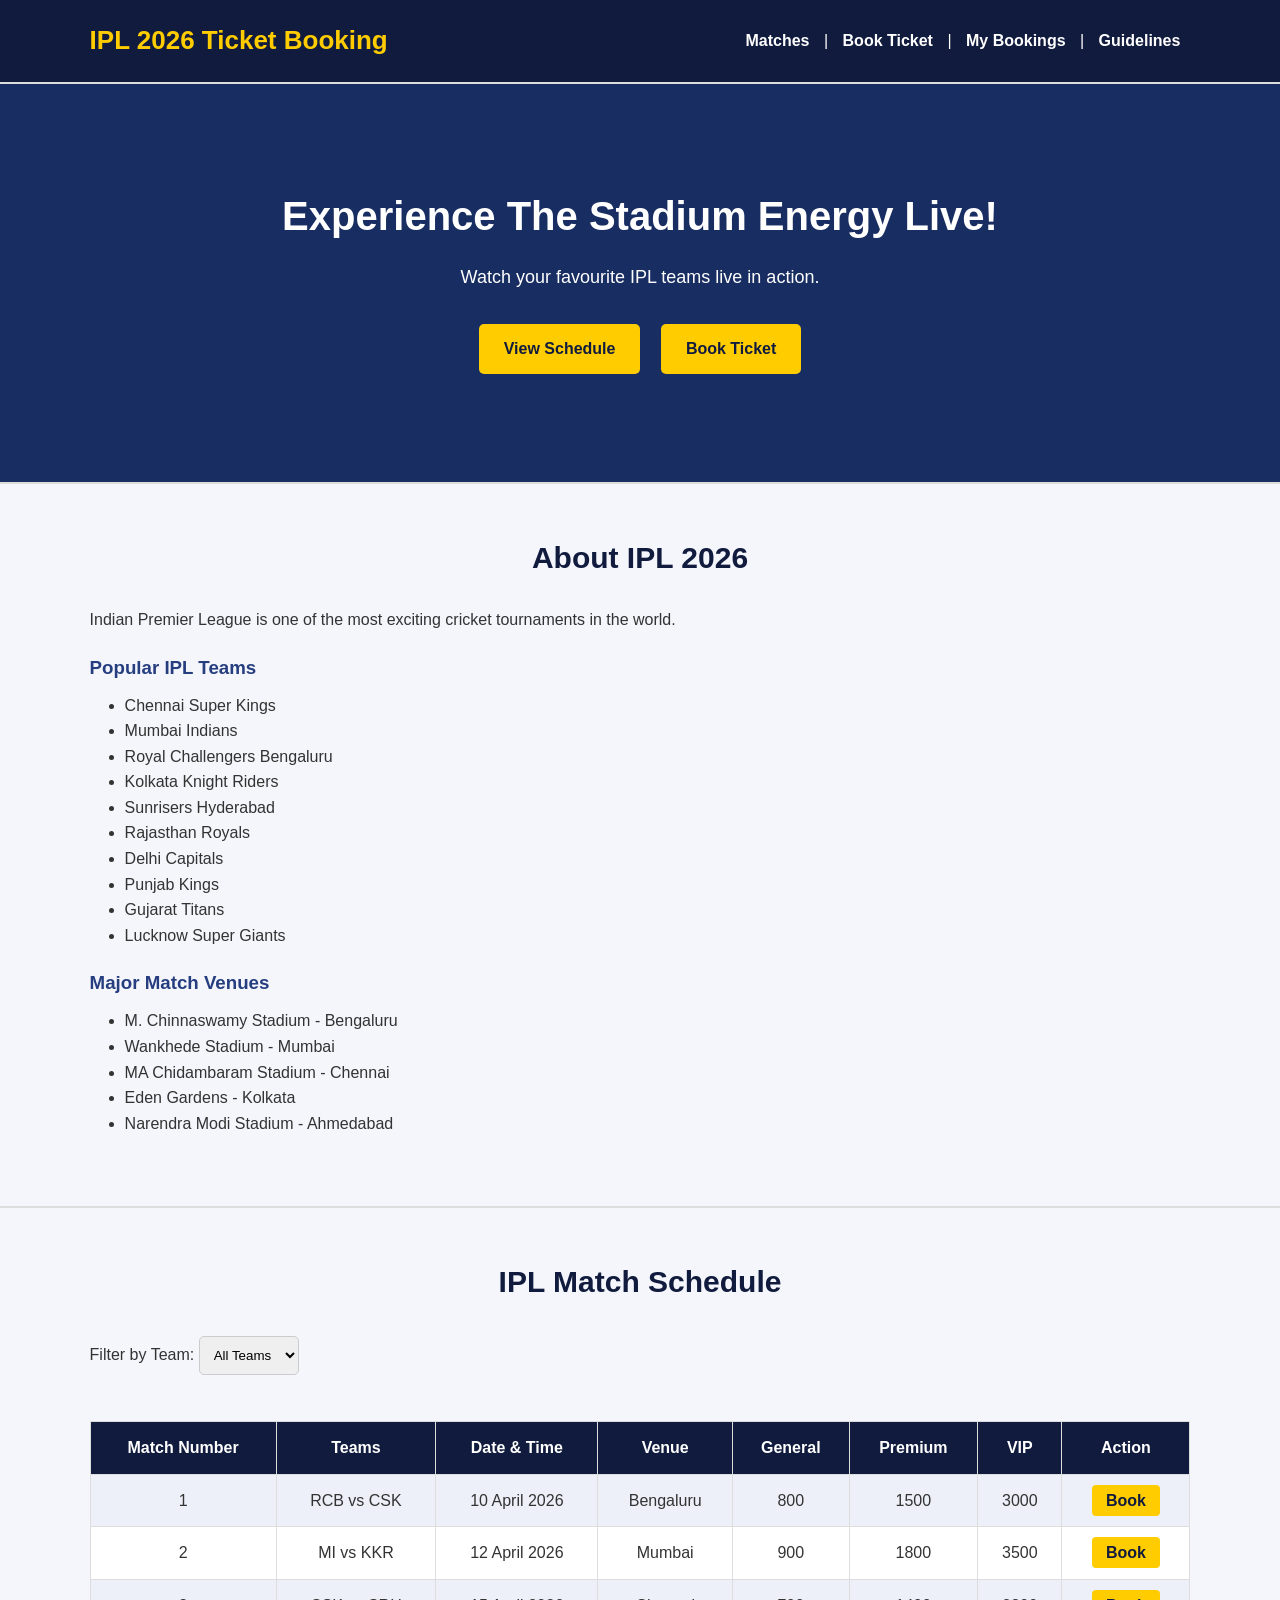
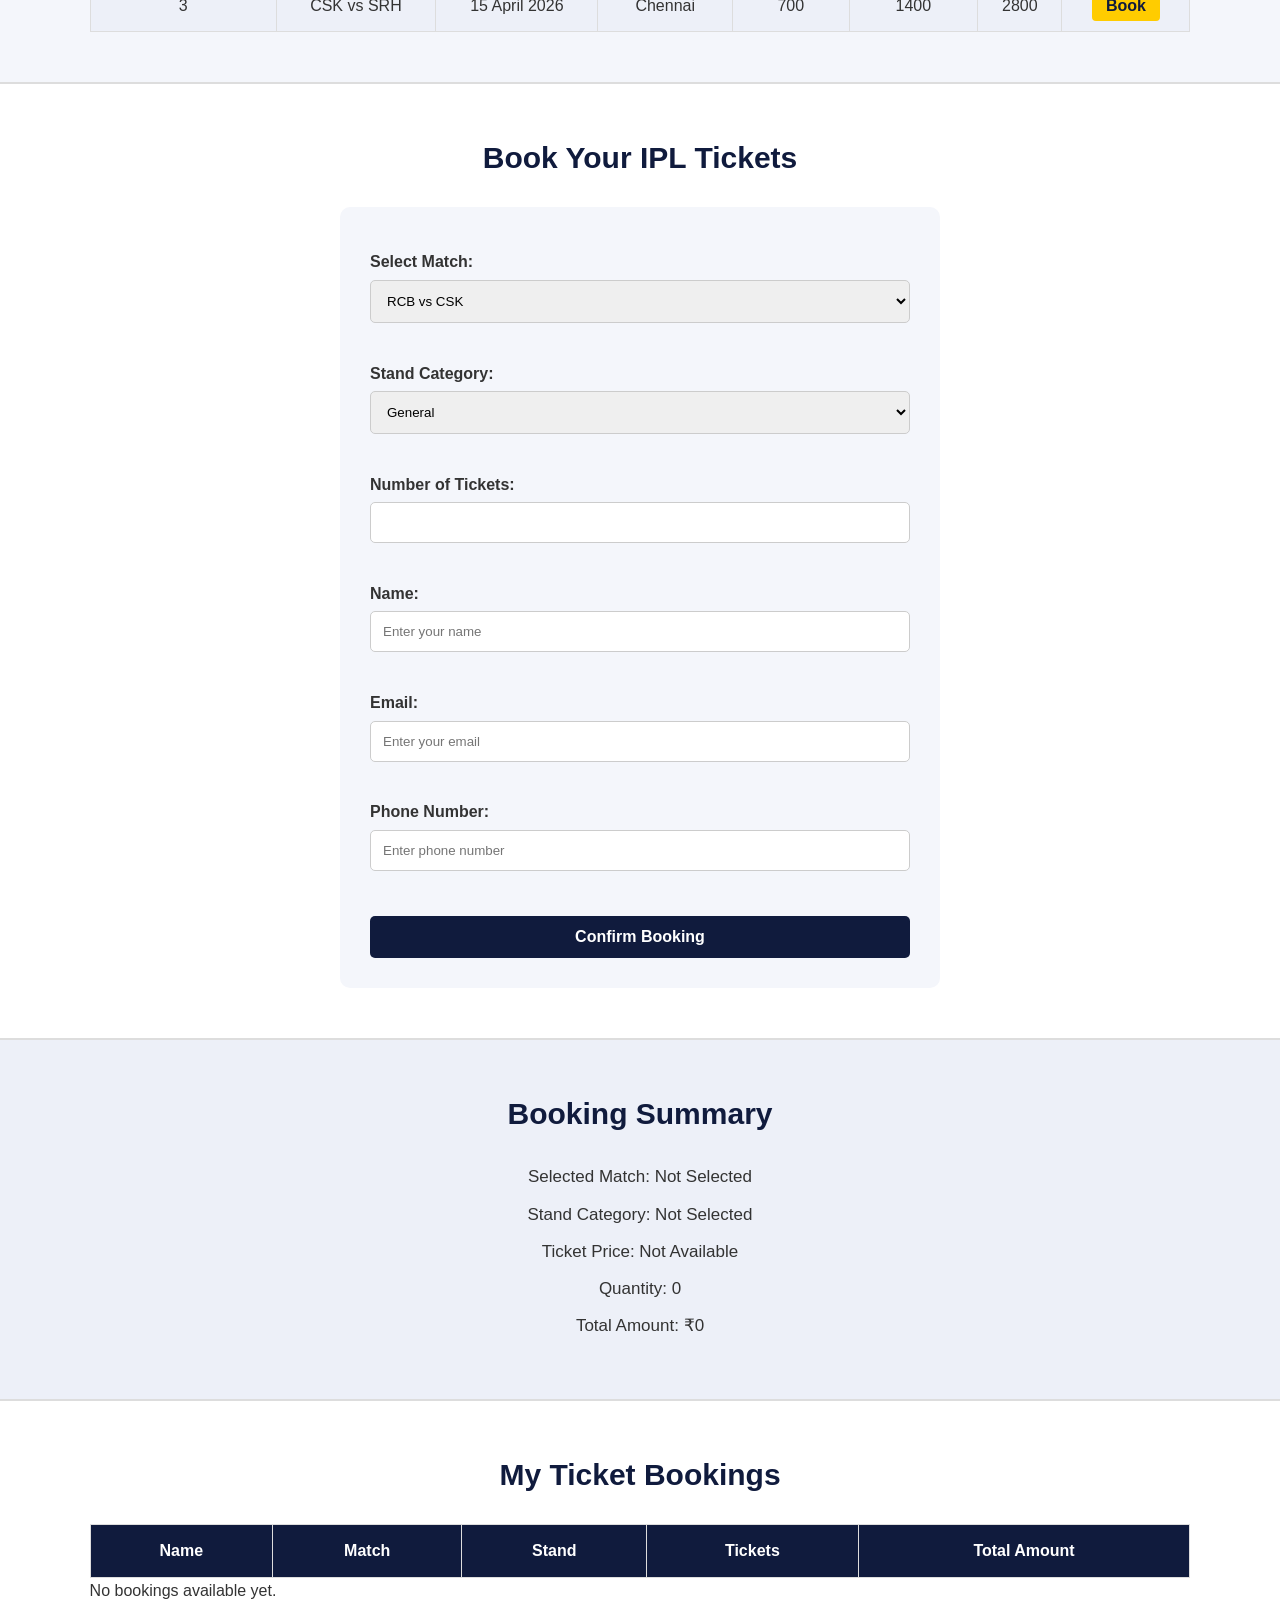
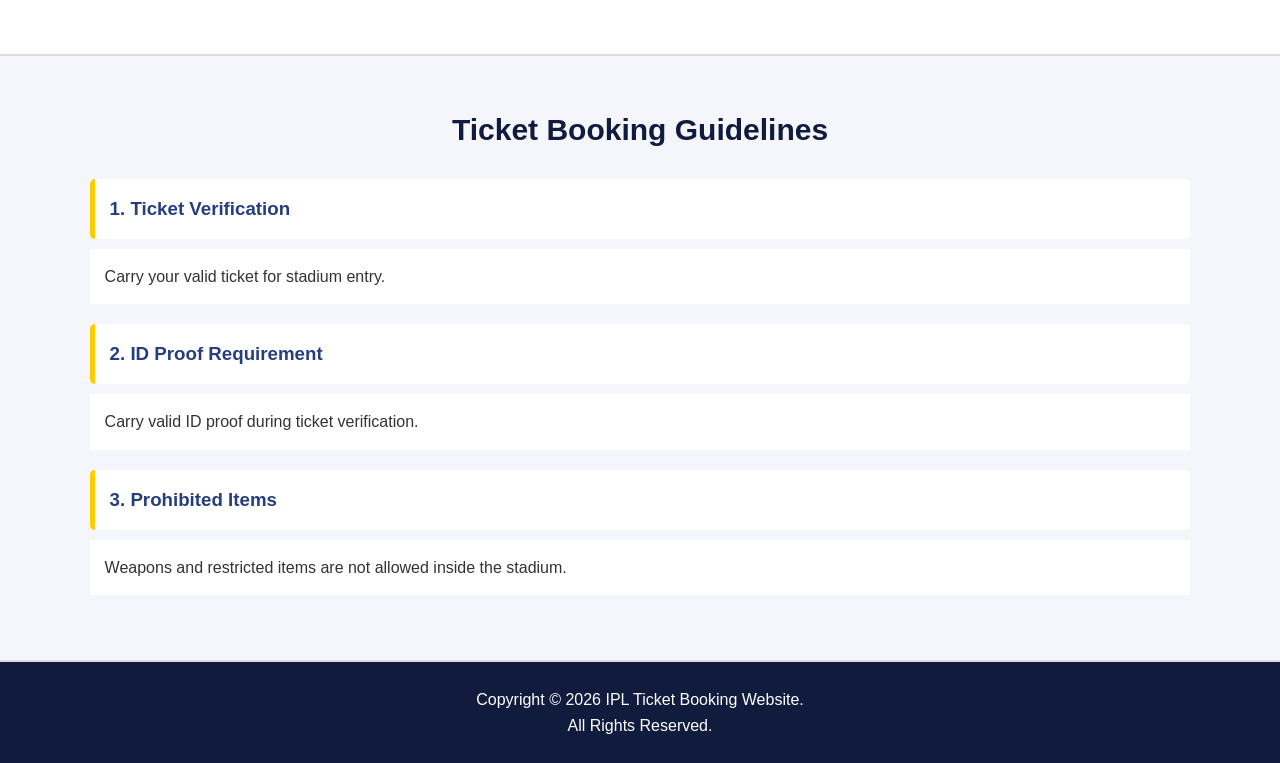
==== index.html @ ae2dac9b "ipl ticks" ====
<!DOCTYPE html>
<html>
<head>
    <title>IPL 2026 Ticket Booking</title>
    <link rel="stylesheet" href="style.css">
</head>

<body>

    <!-- Navigation Bar -->
    <header>
        <h1>IPL 2026 Ticket Booking</h1>

        <nav>
            <a href="#matches">Matches</a> |
            <a href="#booking">Book Ticket</a> |
            <a href="#mybookings">My Bookings</a> |
            <a href="#guidelines">Guidelines</a>
        </nav>
    </header>

    <hr>

    <!-- Hero Section -->
    <section>
        <h1>Experience The Stadium Energy Live!</h1>

        <p>Watch your favourite IPL teams live in action.</p>

        <a href="#matches">View Schedule</a>
        <a href="#booking">Book Ticket</a>
    </section>

    <hr>

    <!-- About IPL -->
    <section>
        <h2>About IPL 2026</h2>

        <p>
            Indian Premier League is one of the most exciting
            cricket tournaments in the world.
        </p>

        <h3>Popular IPL Teams</h3>

        <ul>
            <li>Chennai Super Kings</li>
            <li>Mumbai Indians</li>
            <li>Royal Challengers Bengaluru</li>
            <li>Kolkata Knight Riders</li>
            <li>Sunrisers Hyderabad</li>
            <li>Rajasthan Royals</li>
            <li>Delhi Capitals</li>
            <li>Punjab Kings</li>
            <li>Gujarat Titans</li>
            <li>Lucknow Super Giants</li>
        </ul>

        <h3>Major Match Venues</h3>

        <ul>
            <li>M. Chinnaswamy Stadium - Bengaluru</li>
            <li>Wankhede Stadium - Mumbai</li>
            <li>MA Chidambaram Stadium - Chennai</li>
            <li>Eden Gardens - Kolkata</li>
            <li>Narendra Modi Stadium - Ahmedabad</li>
        </ul>
    </section>

    <hr>

    <!-- Match Schedule -->
    <section id="matches">
        <h2>IPL Match Schedule</h2>

        <label>Filter by Team:</label>

        <select>
            <option>All Teams</option>
            <option>RCB</option>
            <option>CSK</option>
            <option>MI</option>
            <option>KKR</option>
            <option>SRH</option>
        </select>

        <br><br>

        <table border="1" cellpadding="10">

            <tr>
                <th>Match Number</th>
                <th>Teams</th>
                <th>Date & Time</th>
                <th>Venue</th>
                <th>General</th>
                <th>Premium</th>
                <th>VIP</th>
                <th>Action</th>
            </tr>

            <tr>
                <td>1</td>
                <td>RCB vs CSK</td>
                <td>10 April 2026</td>
                <td>Bengaluru</td>
                <td>800</td>
                <td>1500</td>
                <td>3000</td>
                <td><a href="#booking">Book</a></td>
            </tr>

            <tr>
                <td>2</td>
                <td>MI vs KKR</td>
                <td>12 April 2026</td>
                <td>Mumbai</td>
                <td>900</td>
                <td>1800</td>
                <td>3500</td>
                <td><a href="#booking">Book</a></td>
            </tr>

            <tr>
                <td>3</td>
                <td>CSK vs SRH</td>
                <td>15 April 2026</td>
                <td>Chennai</td>
                <td>700</td>
                <td>1400</td>
                <td>2800</td>
                <td><a href="#booking">Book</a></td>
            </tr>

        </table>
    </section>

    <hr>

    <!-- Ticket Booking Form -->
    <section id="booking">
        <h2>Book Your IPL Tickets</h2>

        <form>

            <label>Select Match:</label>
            <select>
                <option>RCB vs CSK</option>
                <option>MI vs KKR</option>
                <option>CSK vs SRH</option>
            </select>

            <br><br>

            <label>Stand Category:</label>
            <select>
                <option>General</option>
                <option>Premium</option>
                <option>VIP</option>
            </select>

            <br><br>

            <label>Number of Tickets:</label>
            <input type="number" min="1">

            <br><br>

            <label>Name:</label>
            <input type="text" placeholder="Enter your name">

            <br><br>

            <label>Email:</label>
            <input type="email" placeholder="Enter your email">

            <br><br>

            <label>Phone Number:</label>
            <input type="tel" placeholder="Enter phone number">

            <br><br>

            <input type="submit" value="Confirm Booking">

        </form>
    </section>

    <hr>

    <!-- Booking Summary -->
    <section>
        <h2>Booking Summary</h2>

        <p>Selected Match: Not Selected</p>
        <p>Stand Category: Not Selected</p>
        <p>Ticket Price: Not Available</p>
        <p>Quantity: 0</p>
        <p>Total Amount: ₹0</p>
    </section>

    <hr>

    <!-- My Bookings -->
    <section id="mybookings">
        <h2>My Ticket Bookings</h2>

        <table border="1" cellpadding="10">

            <tr>
                <th>Name</th>
                <th>Match</th>
                <th>Stand</th>
                <th>Tickets</th>
                <th>Total Amount</th>
            </tr>

        </table>

        <p>No bookings available yet.</p>
    </section>

    <hr>

    <!-- Guidelines -->
    <section id="guidelines">
        <h2>Ticket Booking Guidelines</h2>

        <h3>1. Ticket Verification</h3>
        <p>Carry your valid ticket for stadium entry.</p>

        <h3>2. ID Proof Requirement</h3>
        <p>Carry valid ID proof during ticket verification.</p>

        <h3>3. Prohibited Items</h3>
        <p>Weapons and restricted items are not allowed inside the stadium.</p>
    </section>

    <hr>

    <!-- Footer -->
    <footer>
        <p>Copyright © 2026 IPL Ticket Booking Website.</p>
        <p>All Rights Reserved.</p>
    </footer>

</body>
</html>
---- style.css ----
/* General Styling */
* {
    margin: 0;
    padding: 0;
    box-sizing: border-box;
    font-family: Arial, sans-serif;
    scroll-behavior: smooth;
}

body {
    background-color: #f4f6fb;
    color: #333;
    line-height: 1.6;
}

/* Header */
header {
    background-color: #101b3d;
    color: white;
    padding: 20px 7%;
    display: flex;
    justify-content: space-between;
    align-items: center;
    flex-wrap: wrap;
}

header h1 {
    color: #ffcc00;
    font-size: 26px;
}

nav a {
    color: white;
    text-decoration: none;
    margin: 10px;
    font-weight: bold;
}

nav a:hover {
    color: #ffcc00;
}

/* Horizontal Line */
hr {
    border: 1px solid #ddd;
}

/* Sections */
section {
    padding: 50px 7%;
}

section h2 {
    text-align: center;
    color: #101b3d;
    font-size: 30px;
    margin-bottom: 25px;
}

section h3 {
    color: #263e80;
    margin-top: 20px;
    margin-bottom: 10px;
}

/* Hero Section */
section:first-of-type {
    background-color: #182d61;
    color: white;
    text-align: center;
    padding: 100px 20px;
}

section:first-of-type h1 {
    font-size: 40px;
    margin-bottom: 15px;
}

section:first-of-type p {
    font-size: 18px;
    margin-bottom: 25px;
}

section:first-of-type a {
    display: inline-block;
    background-color: #ffcc00;
    color: #101b3d;
    padding: 12px 25px;
    margin: 8px;
    text-decoration: none;
    border-radius: 5px;
    font-weight: bold;
}

/* About Section */
#about {
    background-color: white;
}

ul {
    margin-left: 35px;
    margin-bottom: 20px;
}

/* Match Schedule */
#matches {
    background-color: #f4f6fb;
}

select,
input {
    padding: 10px;
    border: 1px solid #ccc;
    border-radius: 5px;
    margin-top: 5px;
}

table {
    width: 100%;
    border-collapse: collapse;
    background-color: white;
    margin-top: 20px;
}

th {
    background-color: #101b3d;
    color: white;
}

th, td {
    padding: 13px;
    border: 1px solid #ddd;
    text-align: center;
}

tr:nth-child(even) {
    background-color: #edf0f8;
}

td a {
    background-color: #ffcc00;
    color: #101b3d;
    text-decoration: none;
    padding: 7px 14px;
    border-radius: 4px;
    font-weight: bold;
}

/* Booking Form */
#booking {
    background-color: white;
}

form {
    max-width: 600px;
    margin: auto;
    background-color: #f4f6fb;
    padding: 30px;
    border-radius: 10px;
}

form label {
    display: block;
    font-weight: bold;
    margin-top: 12px;
}

form input,
form select {
    width: 100%;
    padding: 12px;
    margin-top: 5px;
}

input[type="submit"] {
    background-color: #101b3d;
    color: white;
    font-size: 16px;
    font-weight: bold;
    cursor: pointer;
    border: none;
    margin-top: 20px;
}

input[type="submit"]:hover {
    background-color: #263e80;
}

/* Booking Summary */
#booking + hr + section {
    background-color: #edf0f8;
    text-align: center;
}

#booking + hr + section p {
    margin: 10px;
    font-size: 17px;
}

/* My Bookings */
#mybookings {
    background-color: white;
}

/* Guidelines */
#guidelines {
    background-color: #f4f6fb;
}

#guidelines h3 {
    background-color: white;
    padding: 15px;
    border-left: 5px solid #ffcc00;
    border-radius: 5px;
}

#guidelines p {
    background-color: white;
    padding: 15px;
    margin-bottom: 15px;
}

/* Footer */
footer {
    background-color: #101b3d;
    color: white;
    text-align: center;
    padding: 25px;
}

/* Responsive Design */
@media screen and (max-width: 768px) {

    header {
        flex-direction: column;
        gap: 15px;
    }

    nav {
        text-align: center;
    }

    nav a {
        display: inline-block;
        margin: 5px;
    }

    section:first-of-type h1 {
        font-size: 28px;
    }

    section {
        padding: 30px 5%;
    }

    table {
        min-width: 750px;
    }

    #matches {
        overflow-x: auto;
    }

}
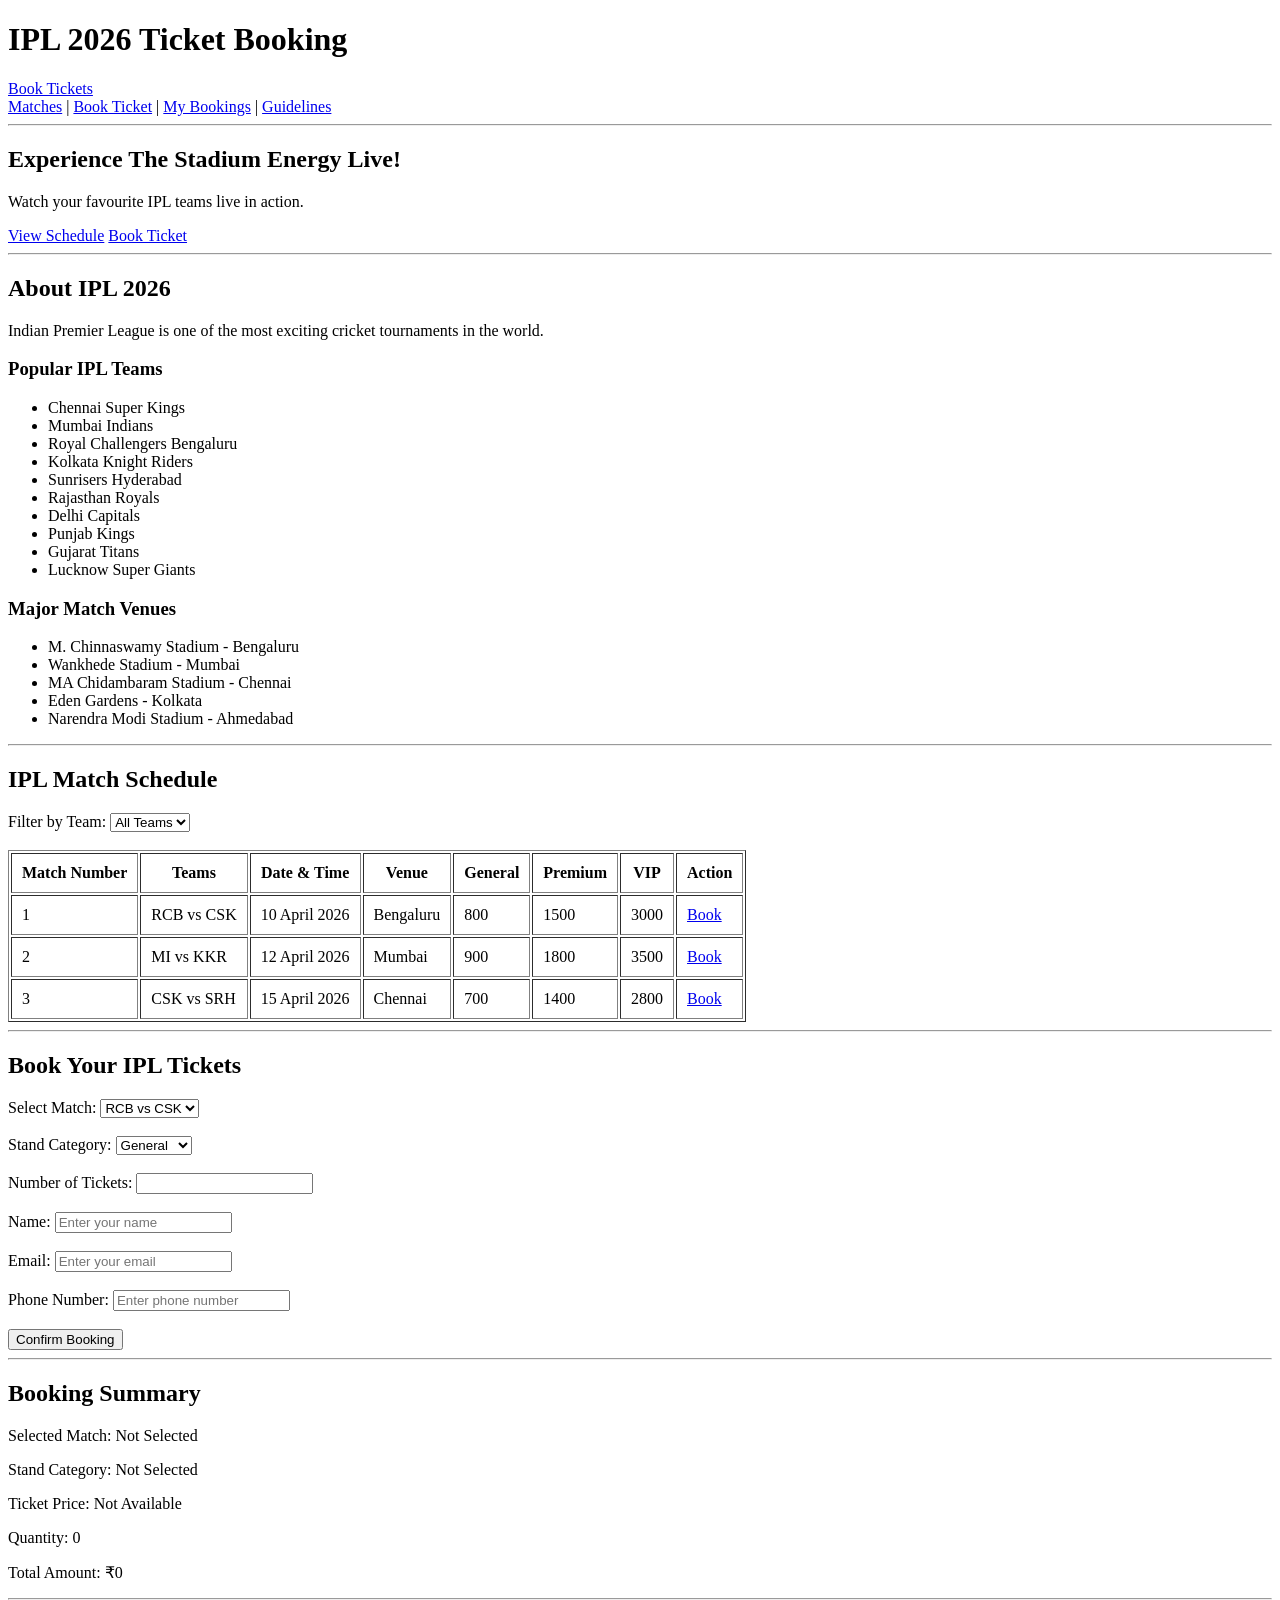
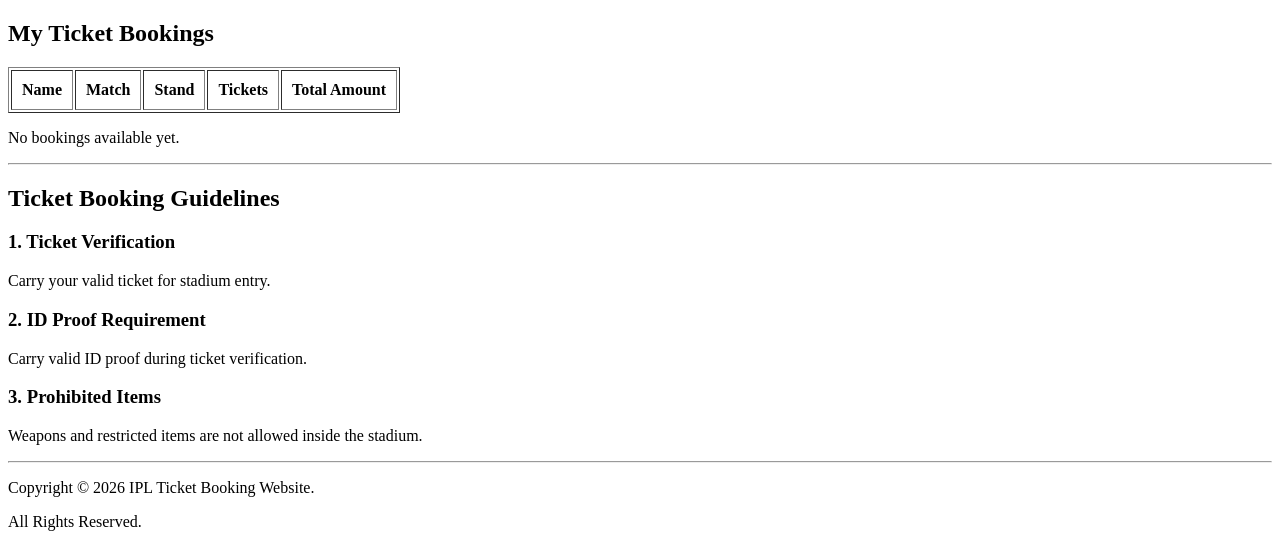
==== commit 4c7401b7: "Add IPL ticket booking form with HTML5 validation" ====
--- a/index.html
+++ b/index.html
@@ -3,7 +3,7 @@
 <html>
 <head>
     <title>IPL 2026 Ticket Booking</title>
-    <link rel="stylesheet" href="style.css">
+
 </head>
 
 <body>
@@ -11,6 +11,8 @@
     <!-- Navigation Bar -->
     <header>
         <h1>IPL 2026 Ticket Booking</h1>
+        <!-- Example link inside index.html -->
+<a href="booking.html">Book Tickets</a>
 
         <nav>
             <a href="#matches">Matches</a> |
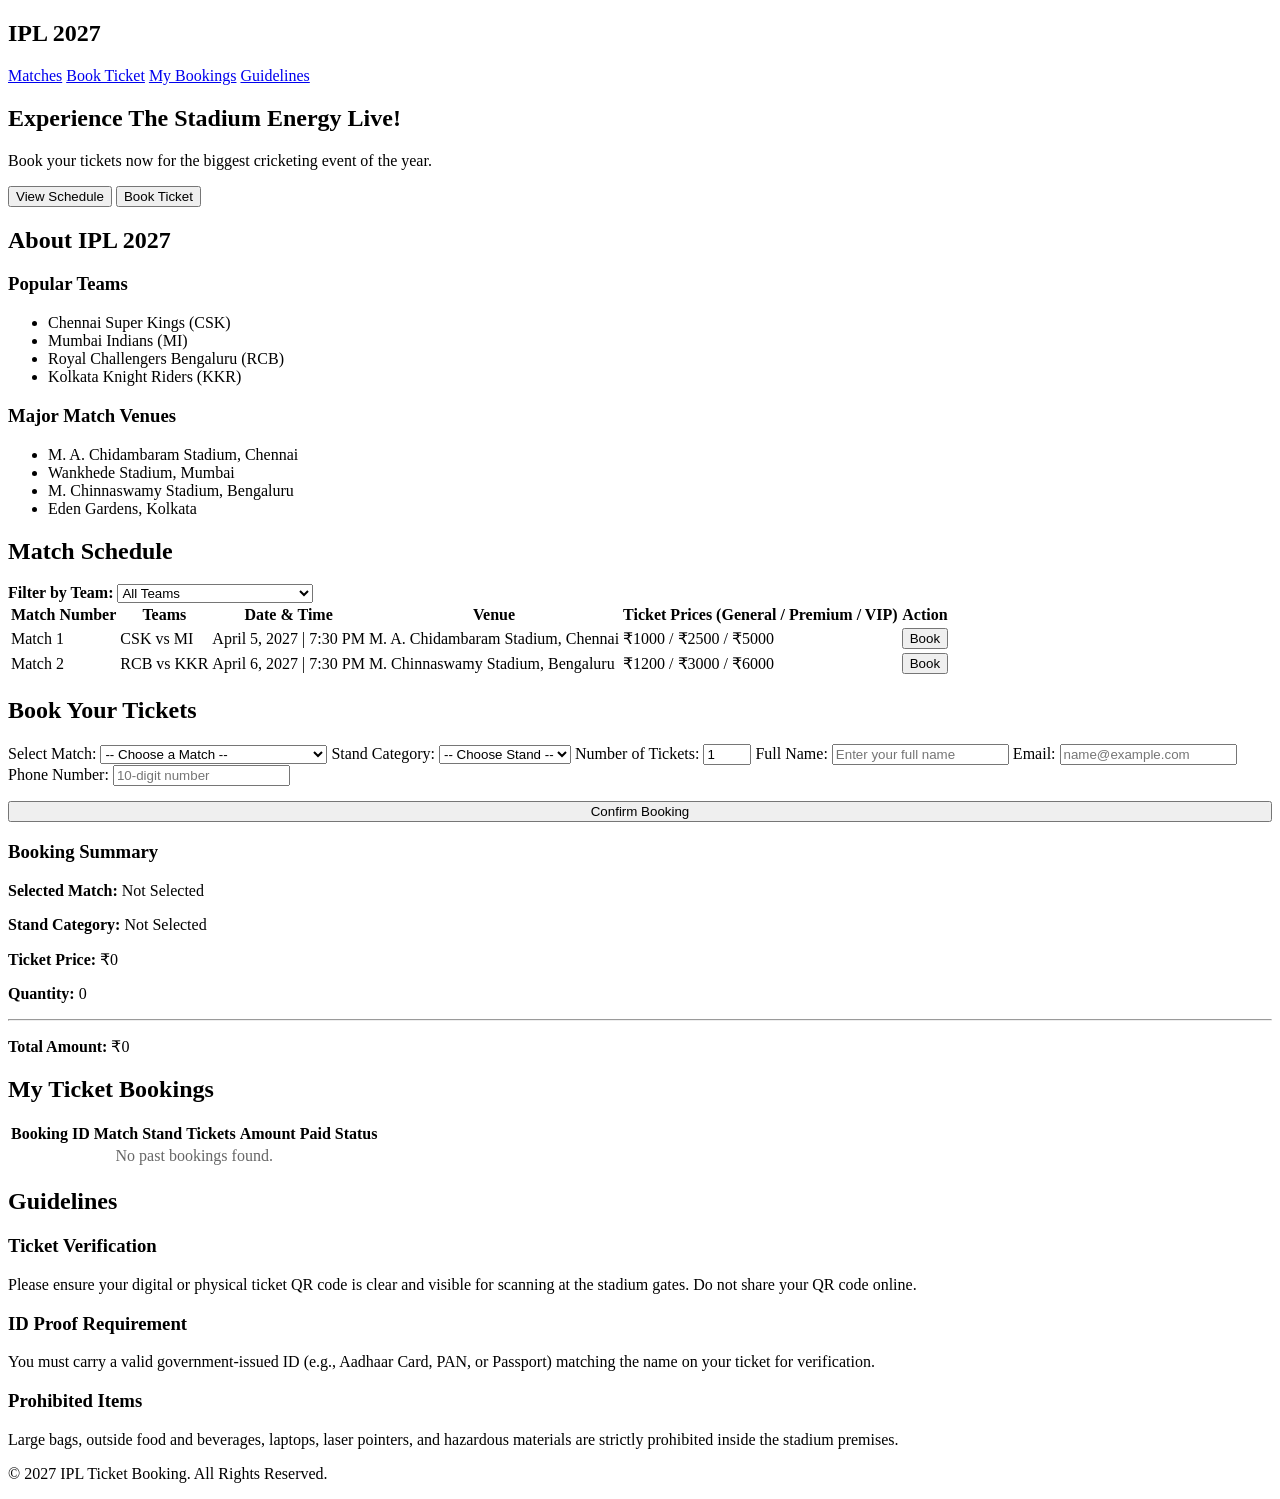
==== commit df05665c: "Update booking.html" ====
--- a/index.html
+++ b/index.html
@@ -1,252 +1,198 @@
-
 <!DOCTYPE html>
-<html>
+<html lang="en">
 <head>
-    <title>IPL 2026 Ticket Booking</title>
-
+    <meta charset="UTF-8">
+    <meta name="viewport" content="width=device-width, initial-scale=1.0">
+    <title>IPL 2027 Ticket Booking</title>
+    <link rel="stylesheet" href="styles.css">
 </head>
-
 <body>
 
     <!-- Navigation Bar -->
     <header>
-        <h1>IPL 2026 Ticket Booking</h1>
-        <!-- Example link inside index.html -->
-<a href="booking.html">Book Tickets</a>
-
+        <h2>IPL 2027</h2>
         <nav>
-            <a href="#matches">Matches</a> |
-            <a href="#booking">Book Ticket</a> |
-            <a href="#mybookings">My Bookings</a> |
+            <a href="#matches">Matches</a>
+            <a href="#book-ticket">Book Ticket</a>
+            <a href="#my-bookings">My Bookings</a>
             <a href="#guidelines">Guidelines</a>
         </nav>
     </header>
 
-    <hr>
-
-    <!-- Hero Section -->
-    <section>
-        <h1>Experience The Stadium Energy Live!</h1>
-
-        <p>Watch your favourite IPL teams live in action.</p>
-
-        <a href="#matches">View Schedule</a>
-        <a href="#booking">Book Ticket</a>
+    <!-- Banner (Hero) Section -->
+    <section id="banner">
+        <h2>Experience The Stadium Energy Live!</h2>
+        <p>Book your tickets now for the biggest cricketing event of the year.</p>
+        <button onclick="location.href='#matches'">View Schedule</button>
+        <button onclick="location.href='#book-ticket'">Book Ticket</button>
     </section>
 
-    <hr>
-
-    <!-- About IPL -->
-    <section>
-        <h2>About IPL 2026</h2>
-
-        <p>
-            Indian Premier League is one of the most exciting
-            cricket tournaments in the world.
-        </p>
-
-        <h3>Popular IPL Teams</h3>
-
+    <!-- About IPL 2027 -->
+    <section id="about">
+        <h2>About IPL 2027</h2>
+        
+        <h3>Popular Teams</h3>
         <ul>
-            <li>Chennai Super Kings</li>
-            <li>Mumbai Indians</li>
-            <li>Royal Challengers Bengaluru</li>
-            <li>Kolkata Knight Riders</li>
-            <li>Sunrisers Hyderabad</li>
-            <li>Rajasthan Royals</li>
-            <li>Delhi Capitals</li>
-            <li>Punjab Kings</li>
-            <li>Gujarat Titans</li>
-            <li>Lucknow Super Giants</li>
+            <li>Chennai Super Kings (CSK)</li>
+            <li>Mumbai Indians (MI)</li>
+            <li>Royal Challengers Bengaluru (RCB)</li>
+            <li>Kolkata Knight Riders (KKR)</li>
         </ul>
 
         <h3>Major Match Venues</h3>
-
         <ul>
-            <li>M. Chinnaswamy Stadium - Bengaluru</li>
-            <li>Wankhede Stadium - Mumbai</li>
-            <li>MA Chidambaram Stadium - Chennai</li>
-            <li>Eden Gardens - Kolkata</li>
-            <li>Narendra Modi Stadium - Ahmedabad</li>
+            <li>M. A. Chidambaram Stadium, Chennai</li>
+            <li>Wankhede Stadium, Mumbai</li>
+            <li>M. Chinnaswamy Stadium, Bengaluru</li>
+            <li>Eden Gardens, Kolkata</li>
         </ul>
     </section>
 
-    <hr>
-
-    <!-- Match Schedule -->
+    <!-- Match Schedule Section -->
     <section id="matches">
-        <h2>IPL Match Schedule</h2>
-
-        <label>Filter by Team:</label>
-
-        <select>
-            <option>All Teams</option>
-            <option>RCB</option>
-            <option>CSK</option>
-            <option>MI</option>
-            <option>KKR</option>
-            <option>SRH</option>
+        <h2>Match Schedule</h2>
+        
+        <label for="team-filter"><strong>Filter by Team: </strong></label>
+        <select id="team-filter">
+            <option value="all">All Teams</option>
+            <option value="csk">Chennai Super Kings</option>
+            <option value="mi">Mumbai Indians</option>
+            <option value="rcb">Royal Challengers Bengaluru</option>
         </select>
 
-        <br><br>
-
-        <table border="1" cellpadding="10">
-
-            <tr>
-                <th>Match Number</th>
-                <th>Teams</th>
-                <th>Date & Time</th>
-                <th>Venue</th>
-                <th>General</th>
-                <th>Premium</th>
-                <th>VIP</th>
-                <th>Action</th>
-            </tr>
-
-            <tr>
-                <td>1</td>
-                <td>RCB vs CSK</td>
-                <td>10 April 2026</td>
-                <td>Bengaluru</td>
-                <td>800</td>
-                <td>1500</td>
-                <td>3000</td>
-                <td><a href="#booking">Book</a></td>
-            </tr>
-
-            <tr>
-                <td>2</td>
-                <td>MI vs KKR</td>
-                <td>12 April 2026</td>
-                <td>Mumbai</td>
-                <td>900</td>
-                <td>1800</td>
-                <td>3500</td>
-                <td><a href="#booking">Book</a></td>
-            </tr>
-
-            <tr>
-                <td>3</td>
-                <td>CSK vs SRH</td>
-                <td>15 April 2026</td>
-                <td>Chennai</td>
-                <td>700</td>
-                <td>1400</td>
-                <td>2800</td>
-                <td><a href="#booking">Book</a></td>
-            </tr>
-
+        <table>
+            <thead>
+                <tr>
+                    <th>Match Number</th>
+                    <th>Teams</th>
+                    <th>Date & Time</th>
+                    <th>Venue</th>
+                    <th>Ticket Prices (General / Premium / VIP)</th>
+                    <th>Action</th>
+                </tr>
+            </thead>
+            <tbody>
+                <tr>
+                    <td>Match 1</td>
+                    <td>CSK vs MI</td>
+                    <td>April 5, 2027 | 7:30 PM</td>
+                    <td>M. A. Chidambaram Stadium, Chennai</td>
+                    <td>₹1000 / ₹2500 / ₹5000</td>
+                    <td><button onclick="location.href='#book-ticket'">Book</button></td>
+                </tr>
+                <tr>
+                    <td>Match 2</td>
+                    <td>RCB vs KKR</td>
+                    <td>April 6, 2027 | 7:30 PM</td>
+                    <td>M. Chinnaswamy Stadium, Bengaluru</td>
+                    <td>₹1200 / ₹3000 / ₹6000</td>
+                    <td><button onclick="location.href='#book-ticket'">Book</button></td>
+                </tr>
+            </tbody>
         </table>
     </section>
 
-    <hr>
+    <!-- Ticket Booking Section -->
+    <section id="book-ticket">
+        <h2>Book Your Tickets</h2>
+        <div class="booking-container">
+            
+            <!-- Booking Form -->
+            <div class="booking-form">
+                <form id="booking-form">
+                    <label for="match-select">Select Match:</label>
+                    <select id="match-select" name="match" required>
+                        <option value="" disabled selected>-- Choose a Match --</option>
+                        <option value="CSK vs MI">Match 1: CSK vs MI (Chennai)</option>
+                        <option value="RCB vs KKR">Match 2: RCB vs KKR (Bengaluru)</option>
+                    </select>
 
-    <!-- Ticket Booking Form -->
-    <section id="booking">
-        <h2>Book Your IPL Tickets</h2>
+                    <label for="stand-select">Stand Category:</label>
+                    <select id="stand-select" name="stand" required>
+                        <option value="" disabled selected>-- Choose Stand --</option>
+                        <option value="General">General</option>
+                        <option value="Premium">Premium</option>
+                        <option value="VIP">VIP</option>
+                    </select>
 
-        <form>
+                    <label for="ticket-qty">Number of Tickets:</label>
+                    <input type="number" id="ticket-qty" name="tickets" min="1" max="10" value="1" required>
 
-            <label>Select Match:</label>
-            <select>
-                <option>RCB vs CSK</option>
-                <option>MI vs KKR</option>
-                <option>CSK vs SRH</option>
-            </select>
+                    <label for="full-name">Full Name:</label>
+                    <input type="text" id="full-name" name="name" required placeholder="Enter your full name">
 
-            <br><br>
+                    <label for="email-address">Email:</label>
+                    <input type="email" id="email-address" name="email" required placeholder="name@example.com">
 
-            <label>Stand Category:</label>
-            <select>
-                <option>General</option>
-                <option>Premium</option>
-                <option>VIP</option>
-            </select>
+                    <label for="phone-number">Phone Number:</label>
+                    <input type="tel" id="phone-number" name="phone" pattern="[0-9]{10}" placeholder="10-digit number" required>
 
-            <br><br>
+                    <button type="submit" style="margin-top: 15px; width: 100%;">Confirm Booking</button>
+                </form>
+            </div>
 
-            <label>Number of Tickets:</label>
-            <input type="number" min="1">
+            <!-- Booking Summary Card -->
+            <div class="booking-summary">
+                <h3>Booking Summary</h3>
+                <p><strong>Selected Match:</strong> <span id="sum-match">Not Selected</span></p>
+                <p><strong>Stand Category:</strong> <span id="sum-stand">Not Selected</span></p>
+                <p><strong>Ticket Price:</strong> ₹<span id="sum-price">0</span></p>
+                <p><strong>Quantity:</strong> <span id="sum-qty">0</span></p>
+                <hr>
+                <p><strong>Total Amount:</strong> ₹<span id="sum-total">0</span></p>
+            </div>
 
-            <br><br>
-
-            <label>Name:</label>
-            <input type="text" placeholder="Enter your name">
-
-            <br><br>
-
-            <label>Email:</label>
-            <input type="email" placeholder="Enter your email">
-
-            <br><br>
-
-            <label>Phone Number:</label>
-            <input type="tel" placeholder="Enter phone number">
-
-            <br><br>
-
-            <input type="submit" value="Confirm Booking">
-
-        </form>
+        </div>
     </section>
 
-    <hr>
-
-    <!-- Booking Summary -->
-    <section>
-        <h2>Booking Summary</h2>
-
-        <p>Selected Match: Not Selected</p>
-        <p>Stand Category: Not Selected</p>
-        <p>Ticket Price: Not Available</p>
-        <p>Quantity: 0</p>
-        <p>Total Amount: ₹0</p>
+    <!-- My Ticket Bookings Section -->
+    <section id="my-bookings">
+        <h2>My Ticket Bookings</h2>
+        <table>
+            <thead>
+                <tr>
+                    <th>Booking ID</th>
+                    <th>Match</th>
+                    <th>Stand</th>
+                    <th>Tickets</th>
+                    <th>Amount Paid</th>
+                    <th>Status</th>
+                </tr>
+            </thead>
+            <tbody>
+                <tr>
+                    <td colspan="6" style="text-align: center; color: #666;">No past bookings found.</td>
+                </tr>
+            </tbody>
+        </table>
     </section>
 
-    <hr>
-
-    <!-- My Bookings -->
-    <section id="mybookings">
-        <h2>My Ticket Bookings</h2>
-
-        <table border="1" cellpadding="10">
-
-            <tr>
-                <th>Name</th>
-                <th>Match</th>
-                <th>Stand</th>
-                <th>Tickets</th>
-                <th>Total Amount</th>
-            </tr>
-
-        </table>
-
-        <p>No bookings available yet.</p>
+    <!-- Guidelines Section -->
+    <section id="guidelines">
+        <h2>Guidelines</h2>
+        <div class="cards">
+            <div class="card">
+                <h3>Ticket Verification</h3>
+                <p>Please ensure your digital or physical ticket QR code is clear and visible for scanning at the stadium gates. Do not share your QR code online.</p>
+            </div>
+            <div class="card">
+                <h3>ID Proof Requirement</h3>
+                <p>You must carry a valid government-issued ID (e.g., Aadhaar Card, PAN, or Passport) matching the name on your ticket for verification.</p>
+            </div>
+            <div class="card">
+                <h3>Prohibited Items</h3>
+                <p>Large bags, outside food and beverages, laptops, laser pointers, and hazardous materials are strictly prohibited inside the stadium premises.</p>
+            </div>
+        </div>
     </section>
-
-    <hr>
-
-    <!-- Guidelines -->
-    <section id="guidelines">
-        <h2>Ticket Booking Guidelines</h2>
-
-        <h3>1. Ticket Verification</h3>
-        <p>Carry your valid ticket for stadium entry.</p>
-
-        <h3>2. ID Proof Requirement</h3>
-        <p>Carry valid ID proof during ticket verification.</p>
-
-        <h3>3. Prohibited Items</h3>
-        <p>Weapons and restricted items are not allowed inside the stadium.</p>
-    </section>
-
-    <hr>
 
     <!-- Footer -->
     <footer>
-        <p>Copyright © 2026 IPL Ticket Booking Website.</p>
-        <p>All Rights Reserved.</p>
+        <p>&copy; 2027 IPL Ticket Booking. All Rights Reserved.</p>
     </footer>
 
+    <!-- JavaScript File -->
+    <script src="app.js"></script>
+
 </body>
-</html>
+</html>
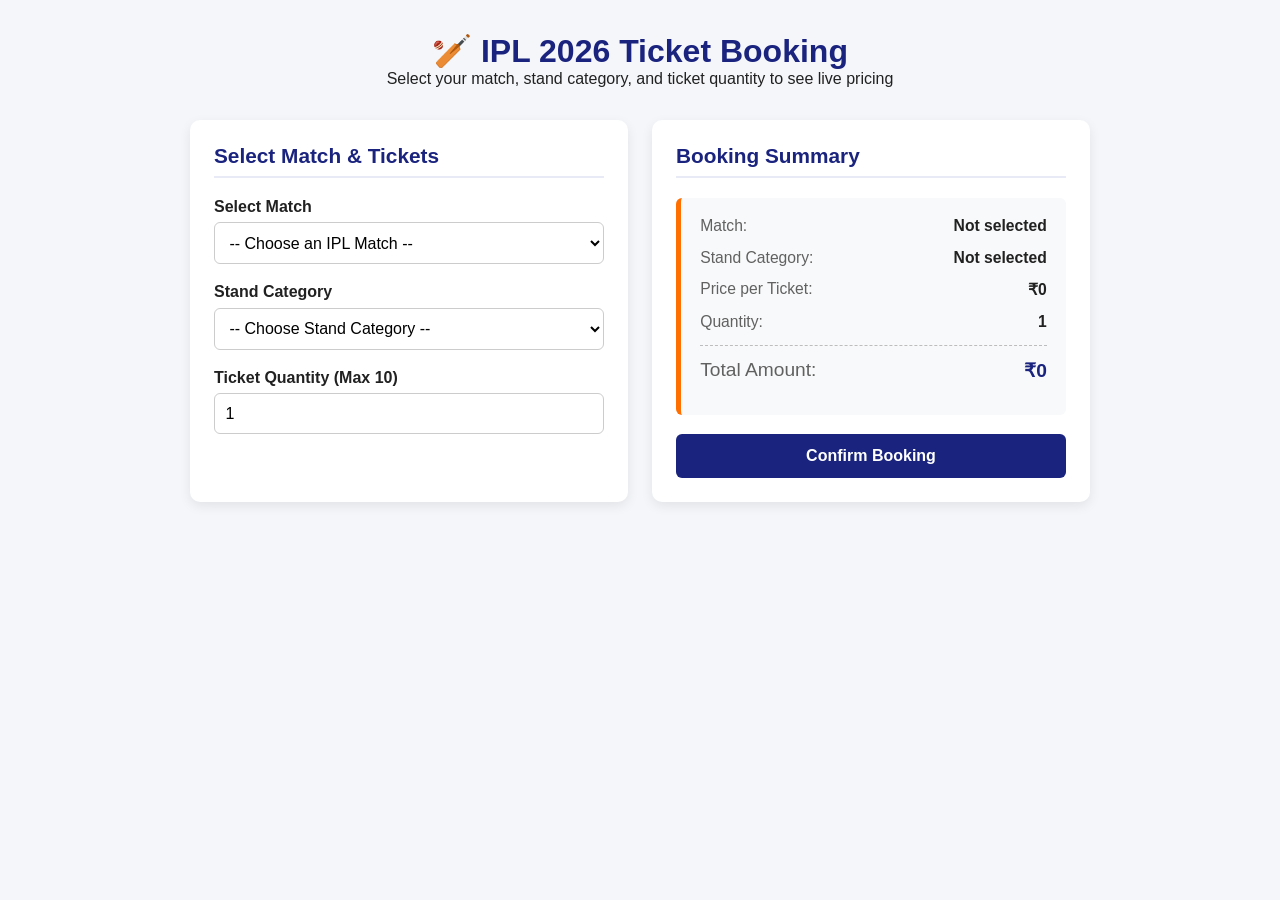
==== commit 06cd6841: "Activity 7: Add live booking summary updates and toast notifications" ====
--- a/index.html
+++ b/index.html
@@ -1,198 +1,243 @@
 <!DOCTYPE html>
 <html lang="en">
 <head>
-    <meta charset="UTF-8">
-    <meta name="viewport" content="width=device-width, initial-scale=1.0">
-    <title>IPL 2027 Ticket Booking</title>
-    <link rel="stylesheet" href="styles.css">
+  <meta charset="UTF-8" />
+  <meta name="viewport" content="width=device-width, initial-scale=1.0" />
+  <title>IPL 2026 Ticket Booking</title>
+  <style>
+    :root {
+      --primary: #1a237e;
+      --accent: #ff6f00;
+      --bg: #f4f6f9;
+      --card-bg: #ffffff;
+      --text: #212121;
+      --muted: #616161;
+    }
+
+    * {
+      box-sizing: border-box;
+      margin: 0;
+      padding: 0;
+      font-family: 'Segoe UI', Tahoma, Geneva, Verdana, sans-serif;
+    }
+
+    body {
+      background-color: var(--bg);
+      color: var(--text);
+      padding: 2rem 1rem;
+    }
+
+    header {
+      text-align: center;
+      margin-bottom: 2rem;
+    }
+
+    header h1 {
+      color: var(--primary);
+      font-size: 2rem;
+    }
+
+    main {
+      max-width: 900px;
+      margin: 0 auto;
+      display: grid;
+      grid-template-columns: 1fr 1fr;
+      gap: 1.5rem;
+    }
+
+    @media (max-width: 700px) {
+      main {
+        grid-template-columns: 1fr;
+      }
+    }
+
+    section {
+      background: var(--card-bg);
+      padding: 1.5rem;
+      border-radius: 10px;
+      box-shadow: 0 4px 12px rgba(0, 0, 0, 0.08);
+    }
+
+    h2 {
+      color: var(--primary);
+      margin-bottom: 1.25rem;
+      font-size: 1.3rem;
+      border-bottom: 2px solid #e8eaf6;
+      padding-bottom: 0.5rem;
+    }
+
+    .form-group {
+      margin-bottom: 1.2rem;
+    }
+
+    label {
+      display: block;
+      font-weight: 600;
+      margin-bottom: 0.4rem;
+    }
+
+    select, input[type="number"] {
+      width: 100%;
+      padding: 0.65rem;
+      border: 1px solid #ccc;
+      border-radius: 6px;
+      font-size: 1rem;
+      background-color: #fff;
+    }
+
+    select:focus, input[type="number"]:focus {
+      outline: none;
+      border-color: var(--primary);
+    }
+
+    /* Booking Summary Card Styling */
+    .summary-card {
+      background-color: #f8f9fa;
+      border-left: 5px solid var(--accent);
+      padding: 1.2rem;
+      border-radius: 6px;
+    }
+
+    .summary-row {
+      display: flex;
+      justify-content: space-between;
+      margin-bottom: 0.85rem;
+      font-size: 0.98rem;
+    }
+
+    .summary-row span:first-child {
+      color: var(--muted);
+      font-weight: 500;
+    }
+
+    .summary-row span:last-child {
+      font-weight: 600;
+      text-align: right;
+    }
+
+    .summary-total {
+      border-top: 1px dashed #bdbdbd;
+      padding-top: 0.85rem;
+      margin-top: 0.5rem;
+      font-size: 1.2rem;
+      color: var(--primary);
+    }
+
+    button.btn-book {
+      width: 100%;
+      margin-top: 1.2rem;
+      padding: 0.8rem;
+      background-color: var(--primary);
+      color: #fff;
+      border: none;
+      border-radius: 6px;
+      font-size: 1rem;
+      font-weight: 600;
+      cursor: pointer;
+      transition: background 0.2s;
+    }
+
+    button.btn-book:hover {
+      background-color: #283593;
+    }
+
+    /* Toast Notification Styling */
+    #toast {
+      position: fixed;
+      bottom: 24px;
+      right: 24px;
+      background-color: #2e7d32;
+      color: #fff;
+      padding: 0.85rem 1.4rem;
+      border-radius: 6px;
+      font-weight: 500;
+      box-shadow: 0 4px 12px rgba(0, 0, 0, 0.2);
+      opacity: 0;
+      transform: translateY(20px);
+      pointer-events: none;
+      transition: opacity 0.3s ease, transform 0.3s ease;
+    }
+
+    #toast.show {
+      opacity: 1;
+      transform: translateY(0);
+    }
+  </style>
 </head>
 <body>
 
-    <!-- Navigation Bar -->
-    <header>
-        <h2>IPL 2027</h2>
-        <nav>
-            <a href="#matches">Matches</a>
-            <a href="#book-ticket">Book Ticket</a>
-            <a href="#my-bookings">My Bookings</a>
-            <a href="#guidelines">Guidelines</a>
-        </nav>
-    </header>
-
-    <!-- Banner (Hero) Section -->
-    <section id="banner">
-        <h2>Experience The Stadium Energy Live!</h2>
-        <p>Book your tickets now for the biggest cricketing event of the year.</p>
-        <button onclick="location.href='#matches'">View Schedule</button>
-        <button onclick="location.href='#book-ticket'">Book Ticket</button>
+  <header>
+    <h1>🏏 IPL 2026 Ticket Booking</h1>
+    <p>Select your match, stand category, and ticket quantity to see live pricing</p>
+  </header>
+
+  <main>
+    <!-- Booking Form Section -->
+    <section aria-labelledby="form-heading">
+      <h2 id="form-heading">Select Match & Tickets</h2>
+      <form id="bookingForm">
+        <div class="form-group">
+          <label for="matchSelect">Select Match</label>
+          <select id="matchSelect" name="match" required>
+            <option value="" disabled selected>-- Choose an IPL Match --</option>
+            <option value="RCB vs CSK - M. Chinnaswamy Stadium (May 12)">RCB vs CSK - Bengaluru (May 12)</option>
+            <option value="MI vs KKR - Wankhede Stadium (May 15)">MI vs KKR - Mumbai (May 15)</option>
+            <option value="SRH vs RR - Rajiv Gandhi Stadium (May 18)">SRH vs RR - Hyderabad (May 18)</option>
+            <option value="GT vs LSG - Narendra Modi Stadium (May 21)">GT vs LSG - Ahmedabad (May 21)</option>
+          </select>
+        </div>
+
+        <div class="form-group">
+          <label for="standSelect">Stand Category</label>
+          <select id="standSelect" name="stand" required>
+            <option value="" data-price="0" disabled selected>-- Choose Stand Category --</option>
+            <option value="General Stand" data-price="1200">General Stand - ₹1,200 / ticket</option>
+            <option value="East Pavilion" data-price="2500">East Pavilion - ₹2,500 / ticket</option>
+            <option value="Corporate Box" data-price="5500">Corporate Box - ₹5,500 / ticket</option>
+            <option value="VIP Hospitality" data-price="10000">VIP Hospitality - ₹10,000 / ticket</option>
+          </select>
+        </div>
+
+        <div class="form-group">
+          <label for="ticketQty">Ticket Quantity (Max 10)</label>
+          <input type="number" id="ticketQty" name="quantity" min="1" max="10" value="1" required />
+        </div>
+      </form>
     </section>
 
-    <!-- About IPL 2027 -->
-    <section id="about">
-        <h2>About IPL 2027</h2>
-        
-        <h3>Popular Teams</h3>
-        <ul>
-            <li>Chennai Super Kings (CSK)</li>
-            <li>Mumbai Indians (MI)</li>
-            <li>Royal Challengers Bengaluru (RCB)</li>
-            <li>Kolkata Knight Riders (KKR)</li>
-        </ul>
-
-        <h3>Major Match Venues</h3>
-        <ul>
-            <li>M. A. Chidambaram Stadium, Chennai</li>
-            <li>Wankhede Stadium, Mumbai</li>
-            <li>M. Chinnaswamy Stadium, Bengaluru</li>
-            <li>Eden Gardens, Kolkata</li>
-        </ul>
+    <!-- Booking Summary Card Section -->
+    <section aria-labelledby="summary-heading">
+      <h2 id="summary-heading">Booking Summary</h2>
+      <div class="summary-card" id="bookingSummaryCard">
+        <div class="summary-row">
+          <span>Match:</span>
+          <span id="summaryMatch">Not selected</span>
+        </div>
+        <div class="summary-row">
+          <span>Stand Category:</span>
+          <span id="summaryStand">Not selected</span>
+        </div>
+        <div class="summary-row">
+          <span>Price per Ticket:</span>
+          <span id="summaryUnitPrice">₹0</span>
+        </div>
+        <div class="summary-row">
+          <span>Quantity:</span>
+          <span id="summaryQty">1</span>
+        </div>
+        <div class="summary-row summary-total">
+          <span>Total Amount:</span>
+          <span id="summaryTotal">₹0</span>
+        </div>
+      </div>
+
+      <button type="submit" form="bookingForm" class="btn-book">Confirm Booking</button>
     </section>
-
-    <!-- Match Schedule Section -->
-    <section id="matches">
-        <h2>Match Schedule</h2>
-        
-        <label for="team-filter"><strong>Filter by Team: </strong></label>
-        <select id="team-filter">
-            <option value="all">All Teams</option>
-            <option value="csk">Chennai Super Kings</option>
-            <option value="mi">Mumbai Indians</option>
-            <option value="rcb">Royal Challengers Bengaluru</option>
-        </select>
-
-        <table>
-            <thead>
-                <tr>
-                    <th>Match Number</th>
-                    <th>Teams</th>
-                    <th>Date & Time</th>
-                    <th>Venue</th>
-                    <th>Ticket Prices (General / Premium / VIP)</th>
-                    <th>Action</th>
-                </tr>
-            </thead>
-            <tbody>
-                <tr>
-                    <td>Match 1</td>
-                    <td>CSK vs MI</td>
-                    <td>April 5, 2027 | 7:30 PM</td>
-                    <td>M. A. Chidambaram Stadium, Chennai</td>
-                    <td>₹1000 / ₹2500 / ₹5000</td>
-                    <td><button onclick="location.href='#book-ticket'">Book</button></td>
-                </tr>
-                <tr>
-                    <td>Match 2</td>
-                    <td>RCB vs KKR</td>
-                    <td>April 6, 2027 | 7:30 PM</td>
-                    <td>M. Chinnaswamy Stadium, Bengaluru</td>
-                    <td>₹1200 / ₹3000 / ₹6000</td>
-                    <td><button onclick="location.href='#book-ticket'">Book</button></td>
-                </tr>
-            </tbody>
-        </table>
-    </section>
-
-    <!-- Ticket Booking Section -->
-    <section id="book-ticket">
-        <h2>Book Your Tickets</h2>
-        <div class="booking-container">
-            
-            <!-- Booking Form -->
-            <div class="booking-form">
-                <form id="booking-form">
-                    <label for="match-select">Select Match:</label>
-                    <select id="match-select" name="match" required>
-                        <option value="" disabled selected>-- Choose a Match --</option>
-                        <option value="CSK vs MI">Match 1: CSK vs MI (Chennai)</option>
-                        <option value="RCB vs KKR">Match 2: RCB vs KKR (Bengaluru)</option>
-                    </select>
-
-                    <label for="stand-select">Stand Category:</label>
-                    <select id="stand-select" name="stand" required>
-                        <option value="" disabled selected>-- Choose Stand --</option>
-                        <option value="General">General</option>
-                        <option value="Premium">Premium</option>
-                        <option value="VIP">VIP</option>
-                    </select>
-
-                    <label for="ticket-qty">Number of Tickets:</label>
-                    <input type="number" id="ticket-qty" name="tickets" min="1" max="10" value="1" required>
-
-                    <label for="full-name">Full Name:</label>
-                    <input type="text" id="full-name" name="name" required placeholder="Enter your full name">
-
-                    <label for="email-address">Email:</label>
-                    <input type="email" id="email-address" name="email" required placeholder="name@example.com">
-
-                    <label for="phone-number">Phone Number:</label>
-                    <input type="tel" id="phone-number" name="phone" pattern="[0-9]{10}" placeholder="10-digit number" required>
-
-                    <button type="submit" style="margin-top: 15px; width: 100%;">Confirm Booking</button>
-                </form>
-            </div>
-
-            <!-- Booking Summary Card -->
-            <div class="booking-summary">
-                <h3>Booking Summary</h3>
-                <p><strong>Selected Match:</strong> <span id="sum-match">Not Selected</span></p>
-                <p><strong>Stand Category:</strong> <span id="sum-stand">Not Selected</span></p>
-                <p><strong>Ticket Price:</strong> ₹<span id="sum-price">0</span></p>
-                <p><strong>Quantity:</strong> <span id="sum-qty">0</span></p>
-                <hr>
-                <p><strong>Total Amount:</strong> ₹<span id="sum-total">0</span></p>
-            </div>
-
-        </div>
-    </section>
-
-    <!-- My Ticket Bookings Section -->
-    <section id="my-bookings">
-        <h2>My Ticket Bookings</h2>
-        <table>
-            <thead>
-                <tr>
-                    <th>Booking ID</th>
-                    <th>Match</th>
-                    <th>Stand</th>
-                    <th>Tickets</th>
-                    <th>Amount Paid</th>
-                    <th>Status</th>
-                </tr>
-            </thead>
-            <tbody>
-                <tr>
-                    <td colspan="6" style="text-align: center; color: #666;">No past bookings found.</td>
-                </tr>
-            </tbody>
-        </table>
-    </section>
-
-    <!-- Guidelines Section -->
-    <section id="guidelines">
-        <h2>Guidelines</h2>
-        <div class="cards">
-            <div class="card">
-                <h3>Ticket Verification</h3>
-                <p>Please ensure your digital or physical ticket QR code is clear and visible for scanning at the stadium gates. Do not share your QR code online.</p>
-            </div>
-            <div class="card">
-                <h3>ID Proof Requirement</h3>
-                <p>You must carry a valid government-issued ID (e.g., Aadhaar Card, PAN, or Passport) matching the name on your ticket for verification.</p>
-            </div>
-            <div class="card">
-                <h3>Prohibited Items</h3>
-                <p>Large bags, outside food and beverages, laptops, laser pointers, and hazardous materials are strictly prohibited inside the stadium premises.</p>
-            </div>
-        </div>
-    </section>
-
-    <!-- Footer -->
-    <footer>
-        <p>&copy; 2027 IPL Ticket Booking. All Rights Reserved.</p>
-    </footer>
-
-    <!-- JavaScript File -->
-    <script src="app.js"></script>
-
+  </main>
+
+  <!-- Toast Notification Element -->
+  <div id="toast" role="status" aria-live="polite"></div>
+
+  <script src="app.js"></script>
 </body>
 </html>
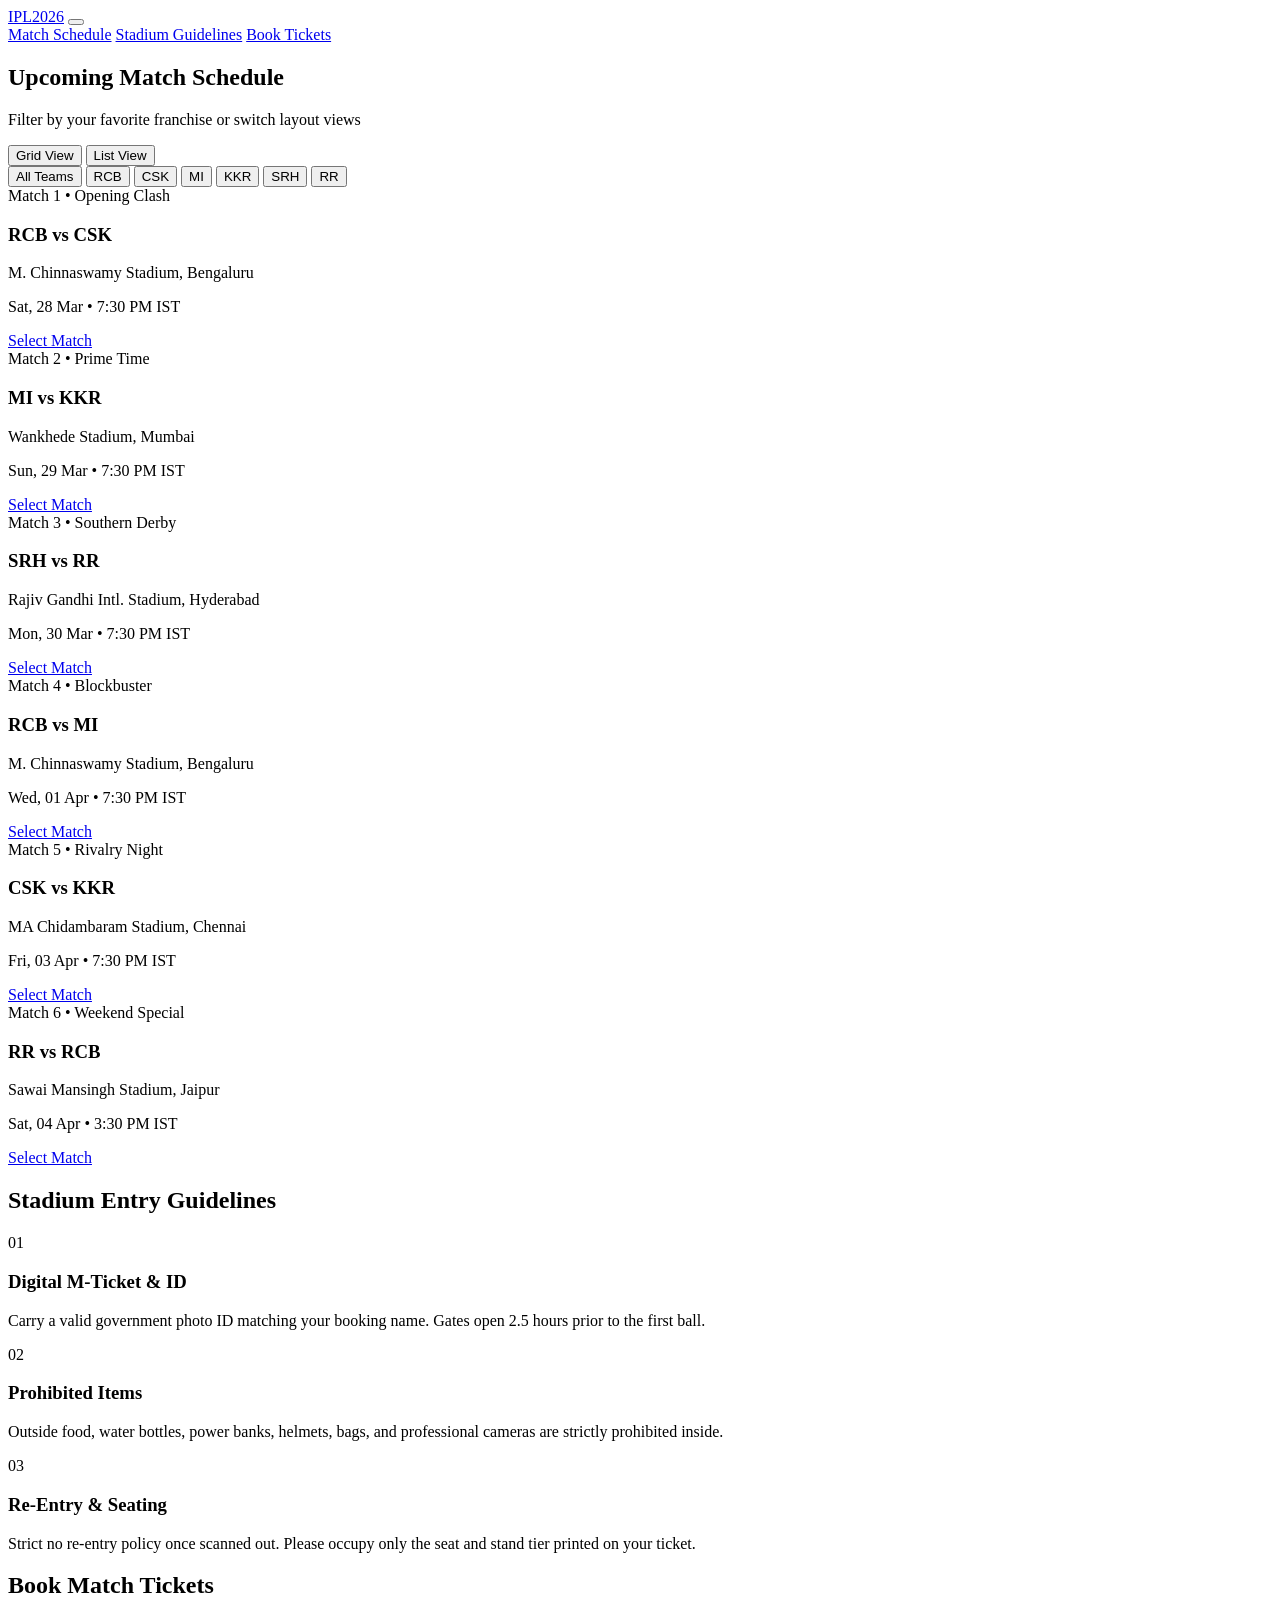
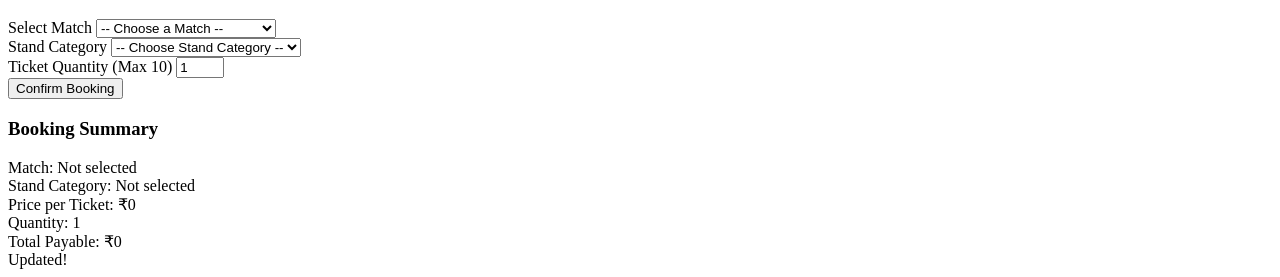
==== commit 787b39fc: "Activity 8: Build responsive CSS Grid/Flexbox layout with team filter and mobile" ====
--- a/index.html
+++ b/index.html
@@ -3,240 +3,205 @@
 <head>
   <meta charset="UTF-8" />
   <meta name="viewport" content="width=device-width, initial-scale=1.0" />
-  <title>IPL 2026 Ticket Booking</title>
-  <style>
-    :root {
-      --primary: #1a237e;
-      --accent: #ff6f00;
-      --bg: #f4f6f9;
-      --card-bg: #ffffff;
-      --text: #212121;
-      --muted: #616161;
-    }
-
-    * {
-      box-sizing: border-box;
-      margin: 0;
-      padding: 0;
-      font-family: 'Segoe UI', Tahoma, Geneva, Verdana, sans-serif;
-    }
-
-    body {
-      background-color: var(--bg);
-      color: var(--text);
-      padding: 2rem 1rem;
-    }
-
-    header {
-      text-align: center;
-      margin-bottom: 2rem;
-    }
-
-    header h1 {
-      color: var(--primary);
-      font-size: 2rem;
-    }
-
-    main {
-      max-width: 900px;
-      margin: 0 auto;
-      display: grid;
-      grid-template-columns: 1fr 1fr;
-      gap: 1.5rem;
-    }
-
-    @media (max-width: 700px) {
-      main {
-        grid-template-columns: 1fr;
-      }
-    }
-
-    section {
-      background: var(--card-bg);
-      padding: 1.5rem;
-      border-radius: 10px;
-      box-shadow: 0 4px 12px rgba(0, 0, 0, 0.08);
-    }
-
-    h2 {
-      color: var(--primary);
-      margin-bottom: 1.25rem;
-      font-size: 1.3rem;
-      border-bottom: 2px solid #e8eaf6;
-      padding-bottom: 0.5rem;
-    }
-
-    .form-group {
-      margin-bottom: 1.2rem;
-    }
-
-    label {
-      display: block;
-      font-weight: 600;
-      margin-bottom: 0.4rem;
-    }
-
-    select, input[type="number"] {
-      width: 100%;
-      padding: 0.65rem;
-      border: 1px solid #ccc;
-      border-radius: 6px;
-      font-size: 1rem;
-      background-color: #fff;
-    }
-
-    select:focus, input[type="number"]:focus {
-      outline: none;
-      border-color: var(--primary);
-    }
-
-    /* Booking Summary Card Styling */
-    .summary-card {
-      background-color: #f8f9fa;
-      border-left: 5px solid var(--accent);
-      padding: 1.2rem;
-      border-radius: 6px;
-    }
-
-    .summary-row {
-      display: flex;
-      justify-content: space-between;
-      margin-bottom: 0.85rem;
-      font-size: 0.98rem;
-    }
-
-    .summary-row span:first-child {
-      color: var(--muted);
-      font-weight: 500;
-    }
-
-    .summary-row span:last-child {
-      font-weight: 600;
-      text-align: right;
-    }
-
-    .summary-total {
-      border-top: 1px dashed #bdbdbd;
-      padding-top: 0.85rem;
-      margin-top: 0.5rem;
-      font-size: 1.2rem;
-      color: var(--primary);
-    }
-
-    button.btn-book {
-      width: 100%;
-      margin-top: 1.2rem;
-      padding: 0.8rem;
-      background-color: var(--primary);
-      color: #fff;
-      border: none;
-      border-radius: 6px;
-      font-size: 1rem;
-      font-weight: 600;
-      cursor: pointer;
-      transition: background 0.2s;
-    }
-
-    button.btn-book:hover {
-      background-color: #283593;
-    }
-
-    /* Toast Notification Styling */
-    #toast {
-      position: fixed;
-      bottom: 24px;
-      right: 24px;
-      background-color: #2e7d32;
-      color: #fff;
-      padding: 0.85rem 1.4rem;
-      border-radius: 6px;
-      font-weight: 500;
-      box-shadow: 0 4px 12px rgba(0, 0, 0, 0.2);
-      opacity: 0;
-      transform: translateY(20px);
-      pointer-events: none;
-      transition: opacity 0.3s ease, transform 0.3s ease;
-    }
-
-    #toast.show {
-      opacity: 1;
-      transform: translateY(0);
-    }
-  </style>
+  <title>IPL 2026 — Official Match Schedule & Ticket Booking</title>
+  <link rel="stylesheet" href="styles.css" />
 </head>
 <body>
 
-  <header>
-    <h1>🏏 IPL 2026 Ticket Booking</h1>
-    <p>Select your match, stand category, and ticket quantity to see live pricing</p>
+  <!-- Flexbox Navbar with Mobile Hamburger -->
+  <header class="navbar">
+    <div class="nav-container">
+      <a href="#" class="logo">IPL<span>2026</span></a>
+
+      <button class="hamburger" id="hamburgerBtn" aria-label="Toggle navigation" aria-expanded="false">
+        <span class="bar"></span>
+        <span class="bar"></span>
+        <span class="bar"></span>
+      </button>
+
+      <nav class="nav-links" id="navLinks">
+        <a href="#schedule">Match Schedule</a>
+        <a href="#guidelines">Stadium Guidelines</a>
+        <a href="#booking">Book Tickets</a>
+      </nav>
+    </div>
   </header>
 
-  <main>
-    <!-- Booking Form Section -->
-    <section aria-labelledby="form-heading">
-      <h2 id="form-heading">Select Match & Tickets</h2>
-      <form id="bookingForm">
-        <div class="form-group">
-          <label for="matchSelect">Select Match</label>
-          <select id="matchSelect" name="match" required>
-            <option value="" disabled selected>-- Choose an IPL Match --</option>
-            <option value="RCB vs CSK - M. Chinnaswamy Stadium (May 12)">RCB vs CSK - Bengaluru (May 12)</option>
-            <option value="MI vs KKR - Wankhede Stadium (May 15)">MI vs KKR - Mumbai (May 15)</option>
-            <option value="SRH vs RR - Rajiv Gandhi Stadium (May 18)">SRH vs RR - Hyderabad (May 18)</option>
-            <option value="GT vs LSG - Narendra Modi Stadium (May 21)">GT vs LSG - Ahmedabad (May 21)</option>
-          </select>
-        </div>
-
-        <div class="form-group">
-          <label for="standSelect">Stand Category</label>
-          <select id="standSelect" name="stand" required>
-            <option value="" data-price="0" disabled selected>-- Choose Stand Category --</option>
-            <option value="General Stand" data-price="1200">General Stand - ₹1,200 / ticket</option>
-            <option value="East Pavilion" data-price="2500">East Pavilion - ₹2,500 / ticket</option>
-            <option value="Corporate Box" data-price="5500">Corporate Box - ₹5,500 / ticket</option>
-            <option value="VIP Hospitality" data-price="10000">VIP Hospitality - ₹10,000 / ticket</option>
-          </select>
-        </div>
-
-        <div class="form-group">
-          <label for="ticketQty">Ticket Quantity (Max 10)</label>
-          <input type="number" id="ticketQty" name="quantity" min="1" max="10" value="1" required />
-        </div>
-      </form>
+  <main class="main-wrapper">
+
+    <!-- Section 1: Match Schedule (CSS Grid + Team Filter + Grid/List Toggle) -->
+    <section id="schedule" class="section">
+      <div class="section-header">
+        <div>
+          <h2>Upcoming Match Schedule</h2>
+          <p class="subtitle">Filter by your favorite franchise or switch layout views</p>
+        </div>
+
+        <!-- View Toggle Controls -->
+        <div class="view-controls">
+          <button id="gridViewBtn" class="view-btn active" title="Grid View">Grid View</button>
+          <button id="listViewBtn" class="view-btn" title="List View">List View</button>
+        </div>
+      </div>
+
+      <!-- Team Filter Bar -->
+      <div class="filter-bar" id="filterBar">
+        <button class="filter-btn active" data-team="ALL">All Teams</button>
+        <button class="filter-btn" data-team="RCB">RCB</button>
+        <button class="filter-btn" data-team="CSK">CSK</button>
+        <button class="filter-btn" data-team="MI">MI</button>
+        <button class="filter-btn" data-team="KKR">KKR</button>
+        <button class="filter-btn" data-team="SRH">SRH</button>
+        <button class="filter-btn" data-team="RR">RR</button>
+      </div>
+
+      <!-- Match Cards Grid Container -->
+      <div class="match-grid" id="matchGrid">
+        <article class="match-card" data-teams="RCB CSK">
+          <div class="match-badge">Match 1 • Opening Clash</div>
+          <h3>RCB vs CSK</h3>
+          <p class="venue">M. Chinnaswamy Stadium, Bengaluru</p>
+          <p class="date-time">Sat, 28 Mar • 7:30 PM IST</p>
+          <a href="#booking" class="card-cta" data-match="RCB vs CSK (Chinnaswamy Stadium)">Select Match</a>
+        </article>
+
+        <article class="match-card" data-teams="MI KKR">
+          <div class="match-badge">Match 2 • Prime Time</div>
+          <h3>MI vs KKR</h3>
+          <p class="venue">Wankhede Stadium, Mumbai</p>
+          <p class="date-time">Sun, 29 Mar • 7:30 PM IST</p>
+          <a href="#booking" class="card-cta" data-match="MI vs KKR (Wankhede Stadium)">Select Match</a>
+        </article>
+
+        <article class="match-card" data-teams="SRH RR">
+          <div class="match-badge">Match 3 • Southern Derby</div>
+          <h3>SRH vs RR</h3>
+          <p class="venue">Rajiv Gandhi Intl. Stadium, Hyderabad</p>
+          <p class="date-time">Mon, 30 Mar • 7:30 PM IST</p>
+          <a href="#booking" class="card-cta" data-match="SRH vs RR (Rajiv Gandhi Stadium)">Select Match</a>
+        </article>
+
+        <article class="match-card" data-teams="RCB MI">
+          <div class="match-badge">Match 4 • Blockbuster</div>
+          <h3>RCB vs MI</h3>
+          <p class="venue">M. Chinnaswamy Stadium, Bengaluru</p>
+          <p class="date-time">Wed, 01 Apr • 7:30 PM IST</p>
+          <a href="#booking" class="card-cta" data-match="RCB vs MI (Chinnaswamy Stadium)">Select Match</a>
+        </article>
+
+        <article class="match-card" data-teams="CSK KKR">
+          <div class="match-badge">Match 5 • Rivalry Night</div>
+          <h3>CSK vs KKR</h3>
+          <p class="venue">MA Chidambaram Stadium, Chennai</p>
+          <p class="date-time">Fri, 03 Apr • 7:30 PM IST</p>
+          <a href="#booking" class="card-cta" data-match="CSK vs KKR (Chepauk Stadium)">Select Match</a>
+        </article>
+
+        <article class="match-card" data-teams="RR RCB">
+          <div class="match-badge">Match 6 • Weekend Special</div>
+          <h3>RR vs RCB</h3>
+          <p class="venue">Sawai Mansingh Stadium, Jaipur</p>
+          <p class="date-time">Sat, 04 Apr • 3:30 PM IST</p>
+          <a href="#booking" class="card-cta" data-match="RR vs RCB (Sawai Mansingh Stadium)">Select Match</a>
+        </article>
+      </div>
     </section>
 
-    <!-- Booking Summary Card Section -->
-    <section aria-labelledby="summary-heading">
-      <h2 id="summary-heading">Booking Summary</h2>
-      <div class="summary-card" id="bookingSummaryCard">
-        <div class="summary-row">
-          <span>Match:</span>
-          <span id="summaryMatch">Not selected</span>
-        </div>
-        <div class="summary-row">
-          <span>Stand Category:</span>
-          <span id="summaryStand">Not selected</span>
-        </div>
-        <div class="summary-row">
-          <span>Price per Ticket:</span>
-          <span id="summaryUnitPrice">₹0</span>
-        </div>
-        <div class="summary-row">
-          <span>Quantity:</span>
-          <span id="summaryQty">1</span>
-        </div>
-        <div class="summary-row summary-total">
-          <span>Total Amount:</span>
-          <span id="summaryTotal">₹0</span>
-        </div>
-      </div>
-
-      <button type="submit" form="bookingForm" class="btn-book">Confirm Booking</button>
+    <!-- Section 2: 3-Column CSS Grid Guidelines -->
+    <section id="guidelines" class="section">
+      <h2>Stadium Entry Guidelines</h2>
+      <div class="guidelines-grid">
+        <div class="guideline-card">
+          <div class="step-num">01</div>
+          <h3>Digital M-Ticket & ID</h3>
+          <p>Carry a valid government photo ID matching your booking name. Gates open 2.5 hours prior to the first ball.</p>
+        </div>
+
+        <div class="guideline-card">
+          <div class="step-num">02</div>
+          <h3>Prohibited Items</h3>
+          <p>Outside food, water bottles, power banks, helmets, bags, and professional cameras are strictly prohibited inside.</p>
+        </div>
+
+        <div class="guideline-card">
+          <div class="step-num">03</div>
+          <h3>Re-Entry & Seating</h3>
+          <p>Strict no re-entry policy once scanned out. Please occupy only the seat and stand tier printed on your ticket.</p>
+        </div>
+      </div>
     </section>
+
+    <!-- Section 3: Interactive Ticket Booking & Live Summary -->
+    <section id="booking" class="section">
+      <h2>Book Match Tickets</h2>
+      <div class="booking-layout">
+        <!-- Booking Form Card -->
+        <div class="card">
+          <form id="bookingForm">
+            <div class="form-group">
+              <label for="matchSelect">Select Match</label>
+              <select id="matchSelect" name="match" required>
+                <option value="" disabled selected>-- Choose a Match --</option>
+                <option value="RCB vs CSK (Chinnaswamy Stadium)">RCB vs CSK — Bengaluru</option>
+                <option value="MI vs KKR (Wankhede Stadium)">MI vs KKR — Mumbai</option>
+                <option value="SRH vs RR (Rajiv Gandhi Stadium)">SRH vs RR — Hyderabad</option>
+                <option value="RCB vs MI (Chinnaswamy Stadium)">RCB vs MI — Bengaluru</option>
+                <option value="CSK vs KKR (Chepauk Stadium)">CSK vs KKR — Chennai</option>
+                <option value="RR vs RCB (Sawai Mansingh Stadium)">RR vs RCB — Jaipur</option>
+              </select>
+            </div>
+
+            <div class="form-group">
+              <label for="standSelect">Stand Category</label>
+              <select id="standSelect" name="stand" required>
+                <option value="" data-price="0" disabled selected>-- Choose Stand Category --</option>
+                <option value="General Stand" data-price="1200">General Stand — ₹1,200</option>
+                <option value="Pavilion Terrace" data-price="2500">Pavilion Terrace — ₹2,500</option>
+                <option value="Corporate Box" data-price="5000">Corporate Box — ₹5,000</option>
+                <option value="VIP Hospitality" data-price="8500">VIP Hospitality — ₹8,500</option>
+              </select>
+            </div>
+
+            <div class="form-group">
+              <label for="ticketQty">Ticket Quantity (Max 10)</label>
+              <input type="number" id="ticketQty" name="quantity" min="1" max="10" value="1" required />
+            </div>
+
+            <button type="submit" class="btn-book">Confirm Booking</button>
+          </form>
+        </div>
+
+        <!-- Booking Summary Card -->
+        <aside class="card" id="summaryCard">
+          <h3>Booking Summary</h3>
+          <div class="summary-item">
+            <span>Match:</span>
+            <span id="summaryMatch">Not selected</span>
+          </div>
+          <div class="summary-item">
+            <span>Stand Category:</span>
+            <span id="summaryStand">Not selected</span>
+          </div>
+          <div class="summary-item">
+            <span>Price per Ticket:</span>
+            <span id="summaryPrice">₹0</span>
+          </div>
+          <div class="summary-item">
+            <span>Quantity:</span>
+            <span id="summaryQty">1</span>
+          </div>
+          <div class="summary-total">
+            <span>Total Payable:</span>
+            <span id="summaryTotal">₹0</span>
+          </div>
+        </aside>
+      </div>
+    </section>
+
   </main>
 
-  <!-- Toast Notification Element -->
-  <div id="toast" role="status" aria-live="polite"></div>
+  <!-- Toast Notification -->
+  <div id="toast">Updated!</div>
 
   <script src="app.js"></script>
 </body>
